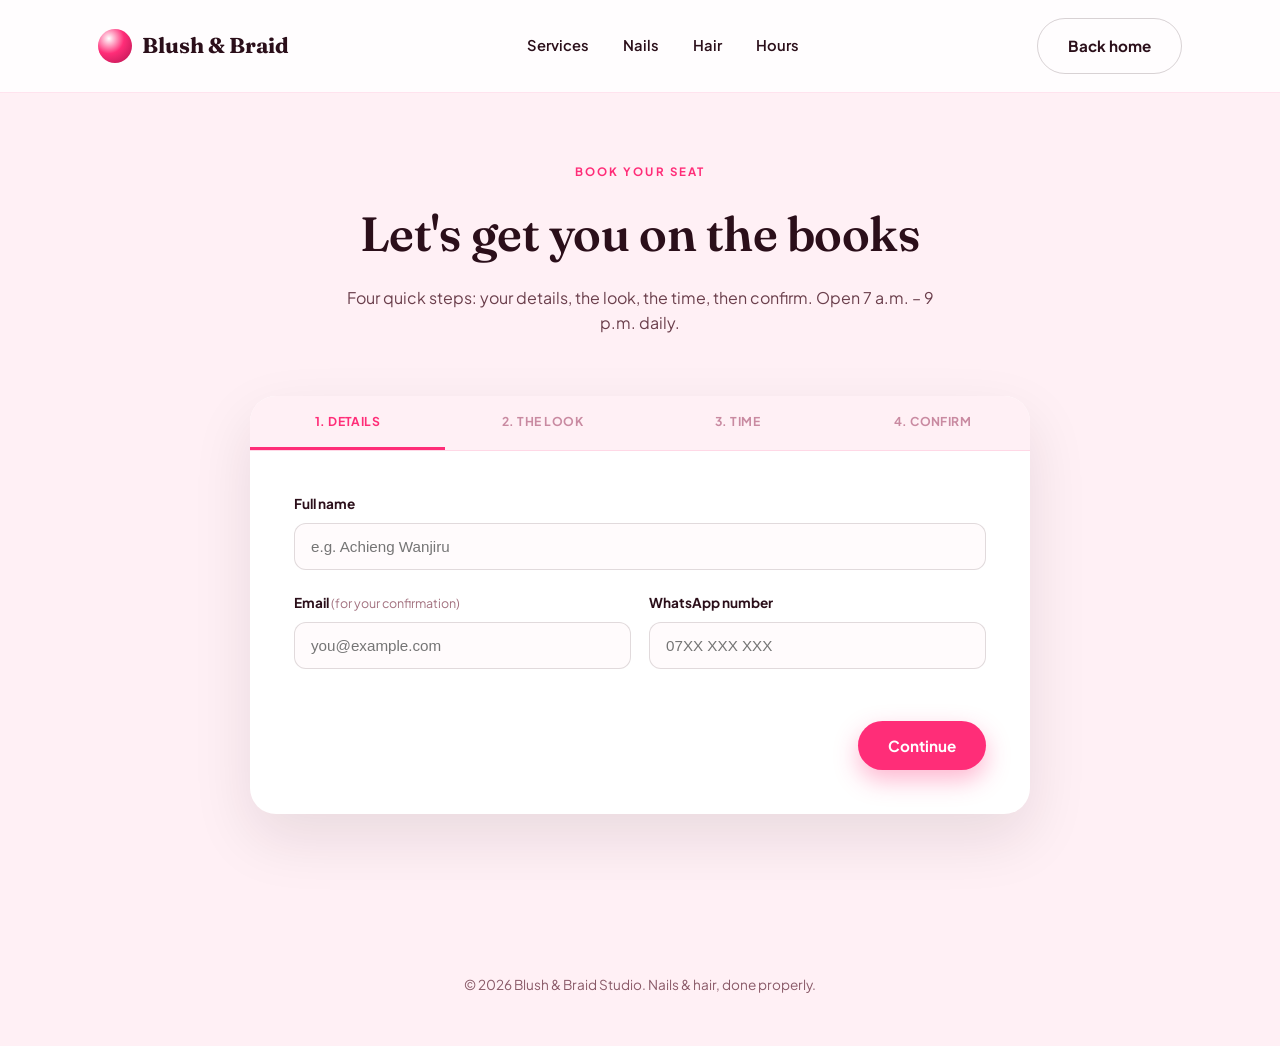
==== booking.html @ 34d950bb "initial commit" ====
<!DOCTYPE html>
<html lang="en">
<head>
<meta charset="UTF-8">
<meta name="viewport" content="width=device-width, initial-scale=1.0">
<title>Book your appointment — Blush &amp; Braid Studio</title>
<link rel="preconnect" href="https://fonts.googleapis.com">
<link href="https://fonts.googleapis.com/css2?family=Fraunces:ital,wght@0,500;0,600;0,700;1,500&family=Plus+Jakarta+Sans:wght@400;500;600;700;800&display=swap" rel="stylesheet">
<link rel="stylesheet" href="styles.css">
</head>
<body>

<nav class="nav">
  <div class="wrap">
    <a href="index.html" class="brand">
      <span class="brand-mark"></span>
      Blush &amp; Braid
    </a>
    <ul class="nav-links" id="navLinks">
      <li><a href="index.html#services">Services</a></li>
      <li><a href="index.html#nails">Nails</a></li>
      <li><a href="index.html#hair">Hair</a></li>
      <li><a href="index.html#hours">Hours</a></li>
    </ul>
    <div class="nav-cta">
      <a href="index.html" class="btn btn-ghost">Back home</a>
    </div>
    <button class="nav-toggle" id="navToggle" aria-label="Open menu" aria-expanded="false" aria-controls="navLinks">&#9776;</button>
  </div>
</nav>

<section class="booking-hero">
  <div class="wrap">
    <span class="eyebrow">Book your seat</span>
    <h1>Let's get you on the books</h1>
    <p>Four quick steps: your details, the look, the time, then confirm. Open 7 a.m. – 9 p.m. daily.</p>
  </div>
</section>

<section class="booking-shell">
  <div class="wrap">
    <form class="booking-card" id="bookingForm" novalidate>

      <div class="booking-progress">
        <div class="step-dot active" data-step-label="1">1. Details</div>
        <div class="step-dot" data-step-label="2">2. The look</div>
        <div class="step-dot" data-step-label="3">3. Time</div>
        <div class="step-dot" data-step-label="4">4. Confirm</div>
      </div>

      <div class="form-panel">

        <!-- STEP 1: Client details -->
        <div class="form-step active" data-step="1">
          <div class="field">
            <label for="clientName">Full name</label>
            <input type="text" id="clientName" name="clientName" placeholder="e.g. Achieng Wanjiru" required autocomplete="name">
          </div>
          <div class="field-row">
            <div class="field">
              <label for="clientEmail">Email <span class="hint">(for your confirmation)</span></label>
              <input type="email" id="clientEmail" name="clientEmail" placeholder="you@example.com" required autocomplete="email">
            </div>
            <div class="field">
              <label for="clientWhatsapp">WhatsApp number</label>
              <input type="tel" id="clientWhatsapp" name="clientWhatsapp" placeholder="07XX XXX XXX" required autocomplete="tel">
            </div>
          </div>
          <div class="notice error" id="step1Notice"></div>
          <div class="step-actions">
            <span></span>
            <button type="button" class="btn btn-primary" data-next>Continue</button>
          </div>
        </div>

        <!-- STEP 2: Category + subcategory + image -->
        <div class="form-step" data-step="2">
          <div class="field">
            <label>What are we booking?</label>
            <div class="service-toggle">
              <button type="button" class="service-option" data-service="nails">💅 Nails</button>
              <button type="button" class="service-option" data-service="hair">💇 Hair</button>
            </div>
          </div>

          <div class="field">
            <label for="subcategory">Choose a style <span class="hint">(select a category above first — prices shown per style)</span></label>
            <select id="subcategory" name="subcategory" disabled required>
              <option value="">Select a category first…</option>
            </select>
          </div>

          <div class="field" id="otherWrap" style="display:none;">
            <label for="otherDetail">Describe what you'd like</label>
            <input type="text" id="otherDetail" name="otherDetail" placeholder="Tell us a bit more about the style">
          </div>

          <div class="field">
            <label>Attach a photo of the look you want <span class="hint">(optional but recommended)</span></label>
            <div class="dropzone" id="dropzone">
              <strong>Click to upload</strong> or drag an image here
              <p>PNG or JPG, up to 5MB</p>
              <input type="file" id="imageInput" accept="image/png, image/jpeg" hidden>
            </div>
            <div id="imagePreviewWrap">
              <img id="imagePreview" alt="Selected reference image preview">
              <div>
                <div id="imageFileName" style="font-weight:700; font-size:0.85rem;"></div>
                <button type="button" class="remove-img" id="removeImage">Remove photo</button>
              </div>
            </div>
          </div>

          <div class="notice error" id="step2Notice"></div>
          <div class="step-actions">
            <button type="button" class="btn btn-ghost" data-prev>Back</button>
            <button type="button" class="btn btn-primary" data-next>Continue</button>
          </div>
        </div>

        <!-- STEP 3: Date + time -->
        <div class="form-step" data-step="3">
          <div class="field">
            <label for="bookingDate">Choose a date</label>
            <input type="date" id="bookingDate" name="bookingDate" required>
          </div>

          <div class="field">
            <label>Available time slots <span class="hint">(7:00 a.m. – 9:00 p.m., 1 hour each)</span></label>
            <div class="slot-grid" id="slotGrid">
              <p class="hint" style="grid-column: 1/-1;">Pick a date to see open slots.</p>
            </div>
          </div>

          <div class="notice warning show" id="slotTakenNotice" style="display:none;">
            ⏰ That slot has just been taken by another client. Please choose another time below.
          </div>

          <div class="step-actions">
            <button type="button" class="btn btn-ghost" data-prev>Back</button>
            <button type="button" class="btn btn-primary" data-next>Continue</button>
          </div>
        </div>

        <!-- STEP 4: Review + confirm -->
        <div class="form-step" data-step="4">
          <div class="summary-list" id="summaryList"></div>
          <div class="notice error" id="step4Notice"></div>
          <div class="step-actions">
            <button type="button" class="btn btn-ghost" data-prev>Back</button>
            <button type="submit" class="btn btn-primary" id="confirmBtn">Confirm booking</button>
          </div>
        </div>

        <!-- CONFIRMATION -->
        <div class="form-step" data-step="5">
          <div class="confirm-screen">
            <div class="confirm-icon">✓</div>
            <h2>You're booked!</h2>
            <p style="color:#6b3f4c; margin-top:10px;">We've saved your slot and will confirm over WhatsApp shortly.</p>
            <div class="summary-list" id="finalSummary" style="margin-top:26px; text-align:left;"></div>
            <a href="index.html" class="btn btn-primary" style="margin-top:10px;">Back to home</a>
          </div>
        </div>

      </div>
    </form>
  </div>
</section>

<footer>
  <div class="wrap">
    &copy; <span id="year"></span> Blush &amp; Braid Studio. Nails &amp; hair, done properly.
  </div>
</footer>

<script src="script.js"></script>
<script>
  document.getElementById('year').textContent = new Date().getFullYear();

  (function () {
    var toggle = document.getElementById('navToggle');
    var links = document.getElementById('navLinks');
    if (!toggle || !links) return;

    function closeMenu() {
      links.classList.remove('open');
      toggle.setAttribute('aria-expanded', 'false');
      toggle.innerHTML = '&#9776;';
    }
    function openMenu() {
      links.classList.add('open');
      toggle.setAttribute('aria-expanded', 'true');
      toggle.innerHTML = '&times;';
    }

    toggle.addEventListener('click', function () {
      var isOpen = links.classList.contains('open');
      isOpen ? closeMenu() : openMenu();
    });

    links.querySelectorAll('a').forEach(function (a) {
      a.addEventListener('click', closeMenu);
    });

    window.addEventListener('resize', function () {
      if (window.innerWidth > 640) closeMenu();
    });
  })();
</script>
</body>
</html>
---- styles.css ----
/* ============================================================
   Blush & Braid Studio — shared stylesheet
   Palette (used as direct hex/rgba values throughout — no :root vars):
     White        #ffffff
     Blush wash   #fff0f5
     Soft pink    #ffd6e8
     Hot pink     #ff2d78   (primary accent)
     Deep plum    #2b0f1a   (headings / body text)
     Rose grey    #8a5a68   (secondary text)
     Warning gold #f0a202
     Taken red    #e63950
   Fonts: 'Fraunces' (display) + 'Plus Jakarta Sans' (body/UI)
   ============================================================ */

* {
  box-sizing: border-box;
  margin: 0;
  padding: 0;
}

html {
  scroll-behavior: smooth;
}

body {
  font-family: 'Plus Jakarta Sans', -apple-system, BlinkMacSystemFont, 'Segoe UI', sans-serif;
  background: #fff0f5;
  color: #2b0f1a;
  line-height: 1.6;
  -webkit-font-smoothing: antialiased;
}

img {
  max-width: 100%;
  display: block;
}

a {
  text-decoration: none;
  color: inherit;
}

ul {
  list-style: none;
}

button {
  font-family: inherit;
  cursor: pointer;
  border: none;
}

h1, h2, h3, h4 {
  font-family: 'Fraunces', Georgia, serif;
  font-weight: 600;
  color: #2b0f1a;
  letter-spacing: -0.01em;
}

.eyebrow {
  display: inline-block;
  font-size: 0.72rem;
  font-weight: 700;
  letter-spacing: 0.18em;
  text-transform: uppercase;
  color: #ff2d78;
  margin-bottom: 14px;
}

/* ---------- Layout helpers ---------- */
.wrap {
  max-width: 1140px;
  margin: 0 auto;
  padding: 0 28px;
}

.btn {
  display: inline-flex;
  align-items: center;
  justify-content: center;
  gap: 8px;
  padding: 15px 30px;
  border-radius: 999px;
  font-weight: 700;
  font-size: 0.95rem;
  transition: transform 0.18s ease, box-shadow 0.18s ease, background 0.18s ease;
}

.btn-primary {
  background: #ff2d78;
  color: #ffffff;
  box-shadow: 0 10px 24px rgba(255, 45, 120, 0.35);
}

.btn-primary:hover {
  transform: translateY(-2px);
  box-shadow: 0 14px 30px rgba(255, 45, 120, 0.45);
}

.btn-ghost {
  background: transparent;
  color: #2b0f1a;
  border: 1.5px solid rgba(43, 15, 26, 0.18);
}

.btn-ghost:hover {
  border-color: #ff2d78;
  color: #ff2d78;
}

/* ---------- Navbar ---------- */
.nav {
  position: sticky;
  top: 0;
  z-index: 50;
  background: rgba(255, 255, 255, 0.86);
  backdrop-filter: blur(10px);
  border-bottom: 1px solid rgba(255, 45, 120, 0.12);
}

.nav .wrap {
  position: relative;
  display: flex;
  align-items: center;
  justify-content: space-between;
  padding-top: 18px;
  padding-bottom: 18px;
}

.brand {
  display: flex;
  align-items: center;
  gap: 10px;
  font-family: 'Fraunces', serif;
  font-size: 1.35rem;
  font-weight: 700;
  color: #2b0f1a;
}

.brand-mark {
  width: 34px;
  height: 34px;
  border-radius: 50%;
  background: radial-gradient(circle at 32% 28%, #ffffff 0%, #ff2d78 45%, #b3134f 100%);
  flex-shrink: 0;
}

.nav-links {
  display: flex;
  align-items: center;
  gap: 34px;
  font-weight: 600;
  font-size: 0.92rem;
}

.nav-links a {
  position: relative;
  color: #2b0f1a;
}

.nav-links a::after {
  content: '';
  position: absolute;
  left: 0;
  bottom: -6px;
  width: 0;
  height: 2px;
  background: #ff2d78;
  transition: width 0.2s ease;
}

.nav-links a:hover::after {
  width: 100%;
}

.nav-cta {
  display: flex;
  align-items: center;
  gap: 16px;
}

.nav-toggle {
  display: none;
  background: none;
  font-size: 1.6rem;
  line-height: 1;
  color: #2b0f1a;
  padding: 4px 6px;
  border-radius: 8px;
}

.nav-toggle:hover {
  color: #ff2d78;
}

/* ---------- Hero ---------- */
.hero {
  position: relative;
  overflow: hidden;
  padding: 96px 0 110px;
  background: linear-gradient(180deg, #fff7fa 0%, #fff0f5 100%);
}

.hero-grid {
  display: grid;
  grid-template-columns: 1.05fr 0.95fr;
  gap: 56px;
  align-items: center;
}

.hero h1 {
  font-size: clamp(2.6rem, 5vw, 4rem);
  line-height: 1.06;
  margin-bottom: 22px;
}

.hero h1 em {
  font-style: italic;
  color: #ff2d78;
}

.hero p.lead {
  font-size: 1.08rem;
  color: #6b3f4c;
  max-width: 46ch;
  margin-bottom: 34px;
}

.hero-actions {
  display: flex;
  gap: 16px;
  flex-wrap: wrap;
  margin-bottom: 38px;
}

.hero-meta {
  display: flex;
  gap: 30px;
  flex-wrap: wrap;
}

.hero-meta div {
  font-size: 0.85rem;
  color: #8a5a68;
}

.hero-meta strong {
  display: block;
  font-family: 'Fraunces', serif;
  font-size: 1.5rem;
  color: #2b0f1a;
}

.hero-art {
  position: relative;
  aspect-ratio: 4 / 5;
  border-radius: 28px;
  overflow: hidden;
  background: #ffd6e8;
  box-shadow: 0 30px 60px rgba(255, 45, 120, 0.22);
}

.hero-art img {
  width: 100%;
  height: 100%;
  object-fit: cover;
}

.hero-art .fallback {
  position: absolute;
  inset: 0;
  display: flex;
  align-items: center;
  justify-content: center;
  text-align: center;
  padding: 30px;
  font-family: 'Fraunces', serif;
  font-size: 1.4rem;
  color: #b3134f;
  background: radial-gradient(circle at 30% 20%, #ffe3ee 0%, #ffd6e8 55%, #ffb8d5 100%);
}

/* ---------- Signature swatch strip ---------- */
.swatch-section {
  padding: 90px 0 70px;
}

.section-head {
  max-width: 620px;
  margin-bottom: 48px;
}

.section-head h2 {
  font-size: clamp(1.9rem, 3.4vw, 2.6rem);
  margin-bottom: 14px;
}

.section-head p {
  color: #6b3f4c;
}

.tray {
  display: grid;
  grid-template-columns: repeat(6, 1fr);
  gap: 18px;
}

.polish {
  aspect-ratio: 1;
  border-radius: 50%;
  display: flex;
  align-items: center;
  justify-content: center;
  text-align: center;
  padding: 10px;
  font-size: 0.72rem;
  font-weight: 700;
  color: #ffffff;
  text-shadow: 0 1px 3px rgba(0,0,0,0.25);
  cursor: default;
  transition: transform 0.2s ease;
}

.polish:hover {
  transform: translateY(-6px) scale(1.04);
}

/* six named tones cycling across the tray, direct hex each */
.polish.p1 { background: radial-gradient(circle at 30% 25%, #ffffff, #ff2d78 60%, #a80f45); }
.polish.p2 { background: radial-gradient(circle at 30% 25%, #ffffff, #ff6fa5 60%, #c22468); }
.polish.p3 { background: radial-gradient(circle at 30% 25%, #ffffff, #f0a202 60%, #b97800); }
.polish.p4 { background: radial-gradient(circle at 30% 25%, #ffffff, #b3134f 60%, #6e0a30); }
.polish.p5 { background: radial-gradient(circle at 30% 25%, #ffffff, #ff9dc2 60%, #d9578f); }
.polish.p6 { background: radial-gradient(circle at 30% 25%, #ffffff, #2b0f1a 65%, #170208); }

/* ---------- Category cards ---------- */
.categories {
  padding: 70px 0 100px;
}

.cat-grid {
  display: grid;
  grid-template-columns: 1fr 1fr;
  gap: 26px;
}

.cat-card {
  background: #ffffff;
  border-radius: 22px;
  padding: 36px;
  border: 1px solid rgba(255, 45, 120, 0.1);
  box-shadow: 0 16px 40px rgba(43, 15, 26, 0.06);
}

.cat-card .tag {
  display: inline-block;
  padding: 5px 14px;
  border-radius: 999px;
  background: #ffe4ee;
  color: #b3134f;
  font-size: 0.72rem;
  font-weight: 700;
  letter-spacing: 0.06em;
  text-transform: uppercase;
  margin-bottom: 16px;
}

.cat-card h3 {
  font-size: 1.5rem;
  margin-bottom: 14px;
}

.chip-list {
  display: flex;
  flex-wrap: wrap;
  gap: 10px;
  margin-top: 18px;
}

.chip {
  padding: 8px 14px;
  border-radius: 999px;
  background: #fff0f5;
  border: 1px solid rgba(255, 45, 120, 0.18);
  font-size: 0.82rem;
  font-weight: 600;
  color: #6b3f4c;
}

.price-list {
  margin-top: 18px;
  border-top: 1px solid rgba(255, 45, 120, 0.12);
}

.price-list li {
  display: flex;
  align-items: baseline;
  justify-content: space-between;
  gap: 14px;
  padding: 12px 0;
  border-bottom: 1px dashed rgba(43, 15, 26, 0.12);
  font-size: 0.92rem;
}

.price-list li span:first-child {
  color: #2b0f1a;
  font-weight: 600;
}

.price-list li span:last-child {
  color: #b3134f;
  font-weight: 700;
  white-space: nowrap;
}

.price-note {
  margin-top: 14px;
  font-size: 0.78rem;
  color: #a2717f;
}

/* ---------- Wave divider ---------- */
.wave-divider {
  width: 100%;
  height: 64px;
  display: block;
}

/* ---------- Info strip ---------- */
.info-strip {
  background: #2b0f1a;
  color: #ffffff;
  padding: 60px 0;
}

.info-grid {
  display: grid;
  grid-template-columns: repeat(3, 1fr);
  gap: 30px;
}

.info-grid h4 {
  color: #ff9dc2;
  font-size: 0.78rem;
  letter-spacing: 0.12em;
  text-transform: uppercase;
  margin-bottom: 10px;
}

.info-grid p {
  color: #f2dde4;
  font-size: 0.95rem;
}

/* ---------- Footer ---------- */
footer {
  padding: 50px 0;
  text-align: center;
  color: #8a5a68;
  font-size: 0.85rem;
}

/* ============================================================
   Booking page
   ============================================================ */
.booking-hero {
  padding: 64px 0 20px;
  text-align: center;
}

.booking-hero h1 {
  font-size: clamp(2.1rem, 4vw, 3rem);
  margin-bottom: 12px;
}

.booking-hero p {
  color: #6b3f4c;
  max-width: 52ch;
  margin: 0 auto;
}

.booking-shell {
  padding: 40px 0 110px;
}

.booking-card {
  background: #ffffff;
  border-radius: 26px;
  box-shadow: 0 24px 60px rgba(43, 15, 26, 0.1);
  overflow: hidden;
  display: grid;
  grid-template-columns: 1fr;
  max-width: 780px;
  margin: 0 auto;
}

.booking-progress {
  display: flex;
  background: #fff0f5;
  border-bottom: 1px solid rgba(255, 45, 120, 0.12);
}

.step-dot {
  flex: 1;
  text-align: center;
  padding: 16px 8px;
  font-size: 0.76rem;
  font-weight: 700;
  color: #c98aa1;
  border-bottom: 3px solid transparent;
  letter-spacing: 0.04em;
  text-transform: uppercase;
}

.step-dot.active {
  color: #ff2d78;
  border-bottom-color: #ff2d78;
}

.step-dot.done {
  color: #b3134f;
}

.form-panel {
  padding: 42px 44px 44px;
}

.form-step {
  display: none;
}

.form-step.active {
  display: block;
  animation: fadeIn 0.35s ease;
}

@keyframes fadeIn {
  from { opacity: 0; transform: translateY(8px); }
  to { opacity: 1; transform: translateY(0); }
}

.field {
  margin-bottom: 22px;
}

.field label {
  display: block;
  font-weight: 700;
  font-size: 0.85rem;
  margin-bottom: 8px;
  color: #2b0f1a;
}

.field .hint {
  font-weight: 400;
  color: #a2717f;
  font-size: 0.78rem;
}

.field input[type="text"],
.field input[type="email"],
.field input[type="tel"],
.field input[type="date"],
.field select {
  width: 100%;
  padding: 14px 16px;
  border-radius: 12px;
  border: 1.5px solid rgba(43, 15, 26, 0.14);
  background: #fffbfc;
  font-size: 0.95rem;
  color: #2b0f1a;
  transition: border-color 0.18s ease, box-shadow 0.18s ease;
}

.field input:focus,
.field select:focus {
  outline: none;
  border-color: #ff2d78;
  box-shadow: 0 0 0 4px rgba(255, 45, 120, 0.12);
}

.field-row {
  display: grid;
  grid-template-columns: 1fr 1fr;
  gap: 18px;
}

.service-toggle {
  display: grid;
  grid-template-columns: 1fr 1fr;
  gap: 14px;
  margin-bottom: 22px;
}

.service-option {
  border: 1.5px solid rgba(43, 15, 26, 0.14);
  border-radius: 14px;
  padding: 18px;
  text-align: center;
  font-weight: 700;
  color: #6b3f4c;
  background: #fffbfc;
  transition: all 0.18s ease;
}

.service-option.selected {
  border-color: #ff2d78;
  background: #ffe4ee;
  color: #b3134f;
  box-shadow: 0 8px 20px rgba(255, 45, 120, 0.18);
}

/* Upload dropzone */
.dropzone {
  border: 1.5px dashed rgba(255, 45, 120, 0.4);
  border-radius: 16px;
  padding: 30px;
  text-align: center;
  background: #fff7fa;
  cursor: pointer;
  transition: background 0.18s ease, border-color 0.18s ease;
}

.dropzone:hover,
.dropzone.dragover {
  background: #ffe4ee;
  border-color: #ff2d78;
}

.dropzone p {
  color: #a2717f;
  font-size: 0.85rem;
  margin-top: 6px;
}

.dropzone strong {
  color: #b3134f;
}

#imagePreviewWrap {
  margin-top: 16px;
  display: none;
  align-items: center;
  gap: 14px;
}

#imagePreviewWrap img {
  width: 74px;
  height: 74px;
  object-fit: cover;
  border-radius: 12px;
  border: 1px solid rgba(255, 45, 120, 0.2);
}

.remove-img {
  background: none;
  color: #e63950;
  font-weight: 700;
  font-size: 0.82rem;
}

/* Time slot grid */
.slot-grid {
  display: grid;
  grid-template-columns: repeat(4, 1fr);
  gap: 10px;
  margin-top: 8px;
}

.slot {
  padding: 12px 6px;
  border-radius: 10px;
  border: 1.5px solid rgba(43, 15, 26, 0.14);
  background: #fffbfc;
  font-size: 0.82rem;
  font-weight: 700;
  color: #6b3f4c;
  text-align: center;
  transition: all 0.15s ease;
}

.slot:hover:not(.taken):not(.selected) {
  border-color: #ff2d78;
  color: #ff2d78;
}

.slot.selected {
  background: #ff2d78;
  border-color: #ff2d78;
  color: #ffffff;
}

.slot.taken {
  background: #f3e3e6;
  border-color: transparent;
  color: #c3a2ab;
  text-decoration: line-through;
  cursor: not-allowed;
}

.notice {
  display: none;
  align-items: flex-start;
  gap: 10px;
  padding: 14px 16px;
  border-radius: 12px;
  font-size: 0.85rem;
  font-weight: 600;
  margin-top: 16px;
}

.notice.show {
  display: flex;
}

.notice.error {
  background: #fdeaec;
  color: #c22032;
  border: 1px solid #f3b8c0;
}

.notice.warning {
  background: #fff4e0;
  color: #8a5a02;
  border: 1px solid #f3d896;
}

.notice.success {
  background: #e8f6ee;
  color: #1f6b42;
  border: 1px solid #b8e3c8;
}

.step-actions {
  display: flex;
  justify-content: space-between;
  align-items: center;
  margin-top: 30px;
}

.summary-list {
  border-radius: 16px;
  background: #fff7fa;
  border: 1px solid rgba(255, 45, 120, 0.12);
  padding: 20px 22px;
  margin-bottom: 22px;
}

.summary-list div {
  display: flex;
  justify-content: space-between;
  padding: 8px 0;
  font-size: 0.9rem;
  border-bottom: 1px dashed rgba(43, 15, 26, 0.1);
}

.summary-list div:last-child {
  border-bottom: none;
}

.summary-list span:first-child {
  color: #a2717f;
  font-weight: 600;
}

.summary-list span:last-child {
  font-weight: 700;
  color: #2b0f1a;
  text-align: right;
}

.confirm-screen {
  text-align: center;
  padding: 20px 0;
}

.confirm-icon {
  width: 74px;
  height: 74px;
  border-radius: 50%;
  background: #ffe4ee;
  color: #ff2d78;
  font-size: 2rem;
  display: flex;
  align-items: center;
  justify-content: center;
  margin: 0 auto 20px;
}

/* ---------- Responsive ---------- */
@media (max-width: 860px) {
  .hero-grid {
    grid-template-columns: 1fr;
  }
  .cat-grid {
    grid-template-columns: 1fr;
  }
  .info-grid {
    grid-template-columns: 1fr;
    text-align: center;
  }
  .tray {
    grid-template-columns: repeat(3, 1fr);
  }
}

@media (max-width: 640px) {
  .nav-links {
    display: none;
  }
  .nav-links.open {
    display: flex;
    flex-direction: column;
    align-items: flex-start;
    gap: 4px;
    position: absolute;
    top: 100%;
    left: 0;
    right: 0;
    background: #ffffff;
    padding: 18px 28px 22px;
    border-top: 1px solid rgba(255, 45, 120, 0.12);
    box-shadow: 0 18px 30px rgba(43, 15, 26, 0.1);
  }
  .nav-links.open a {
    width: 100%;
    padding: 10px 0;
    font-size: 1rem;
  }
  .nav-toggle {
    display: block;
  }
  .field-row,
  .service-toggle {
    grid-template-columns: 1fr;
  }
  .slot-grid {
    grid-template-columns: repeat(2, 1fr);
  }
  .form-panel {
    padding: 30px 22px 34px;
  }
  .tray {
    grid-template-columns: repeat(2, 1fr);
  }
}

@media (prefers-reduced-motion: reduce) {
  * {
    animation: none !important;
    transition: none !important;
    scroll-behavior: auto !important;
  }
}

a:focus-visible,
button:focus-visible,
input:focus-visible,
select:focus-visible {
  outline: 3px solid #ff2d78;
  outline-offset: 2px;
}
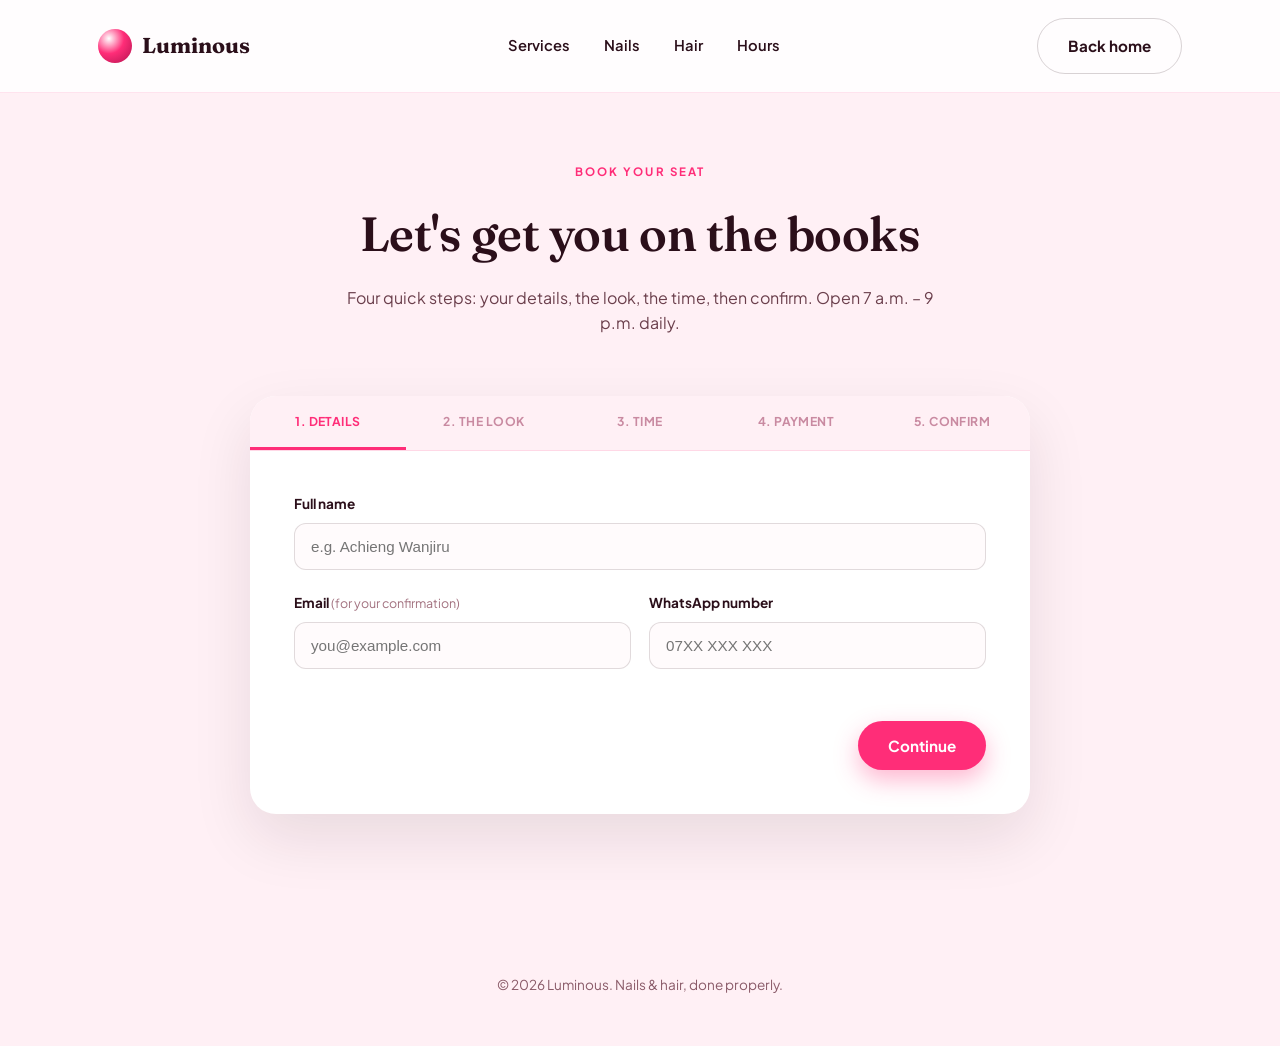
==== commit 42030ec1: "updates" ====
--- a/booking.html
+++ b/booking.html
@@ -3,7 +3,7 @@
 <head>
 <meta charset="UTF-8">
 <meta name="viewport" content="width=device-width, initial-scale=1.0">
-<title>Book your appointment — Blush &amp; Braid Studio</title>
+<title>Book your appointment — Luminous</title>
 <link rel="preconnect" href="https://fonts.googleapis.com">
 <link href="https://fonts.googleapis.com/css2?family=Fraunces:ital,wght@0,500;0,600;0,700;1,500&family=Plus+Jakarta+Sans:wght@400;500;600;700;800&display=swap" rel="stylesheet">
 <link rel="stylesheet" href="styles.css">
@@ -14,7 +14,7 @@
   <div class="wrap">
     <a href="index.html" class="brand">
       <span class="brand-mark"></span>
-      Blush &amp; Braid
+      Luminous
     </a>
     <ul class="nav-links" id="navLinks">
       <li><a href="index.html#services">Services</a></li>
@@ -45,7 +45,8 @@
         <div class="step-dot active" data-step-label="1">1. Details</div>
         <div class="step-dot" data-step-label="2">2. The look</div>
         <div class="step-dot" data-step-label="3">3. Time</div>
-        <div class="step-dot" data-step-label="4">4. Confirm</div>
+        <div class="step-dot" data-step-label="4">4. Payment</div>
+        <div class="step-dot" data-step-label="5">5. Confirm</div>
       </div>
 
       <div class="form-panel">
@@ -142,10 +143,52 @@
           </div>
         </div>
 
-        <!-- STEP 4: Review + confirm -->
+        <!-- STEP 4: Payment (STK push simulation — real Daraja/M-Pesa integration comes with the backend) -->
         <div class="form-step" data-step="4">
+          <div class="field">
+            <label>How would you like to pay?</label>
+            <div class="service-toggle">
+              <button type="button" class="service-option" data-payment="mpesa">📲 Pay deposit now (M-Pesa)</button>
+              <button type="button" class="service-option" data-payment="salon">🏠 Pay at the salon</button>
+            </div>
+          </div>
+
+          <div id="mpesaPanel" style="display:none;">
+            <div class="summary-list" style="margin-bottom:22px;">
+              <div><span>Booking deposit (20% of service)</span><span id="depositAmountLabel">KSh 500</span></div>
+              <div><span>Balance due</span><span>At the salon</span></div>
+            </div>
+            <div class="field">
+              <label for="mpesaPhone">M-Pesa number to send the STK push to</label>
+              <input type="tel" id="mpesaPhone" name="mpesaPhone" placeholder="07XX XXX XXX">
+            </div>
+            <button type="button" class="btn btn-primary" id="sendStkBtn" style="width:100%;">Send STK push</button>
+            <div class="notice loading" id="stkPending">
+              📲 Request sent to your phone. Enter your M-Pesa PIN to confirm — this can take a few seconds.
+            </div>
+            <div class="notice success" id="stkSuccess">
+              ✅ Deposit received. This amount will be deducted from your final bill.
+            </div>
+            <div class="notice error" id="stkError"></div>
+          </div>
+
+          <div id="salonPanel" style="display:none;">
+            <div class="notice warning show">
+              🏠 No deposit needed — settle the full amount by cash or M-Pesa at the salon after your appointment.
+            </div>
+          </div>
+
+          <div class="notice error" id="step4Notice"></div>
+          <div class="step-actions">
+            <button type="button" class="btn btn-ghost" data-prev>Back</button>
+            <button type="button" class="btn btn-primary" data-next>Continue</button>
+          </div>
+        </div>
+
+        <!-- STEP 5: Review + confirm -->
+        <div class="form-step" data-step="5">
           <div class="summary-list" id="summaryList"></div>
-          <div class="notice error" id="step4Notice"></div>
+          <div class="notice error" id="step5Notice"></div>
           <div class="step-actions">
             <button type="button" class="btn btn-ghost" data-prev>Back</button>
             <button type="submit" class="btn btn-primary" id="confirmBtn">Confirm booking</button>
@@ -153,11 +196,11 @@
         </div>
 
         <!-- CONFIRMATION -->
-        <div class="form-step" data-step="5">
+        <div class="form-step" data-step="6">
           <div class="confirm-screen">
             <div class="confirm-icon">✓</div>
             <h2>You're booked!</h2>
-            <p style="color:#6b3f4c; margin-top:10px;">We've saved your slot and will confirm over WhatsApp shortly.</p>
+            <p style="color:#6b3f4c; margin-top:10px;" id="confirmMessage">We've saved your slot and will confirm over WhatsApp shortly.</p>
             <div class="summary-list" id="finalSummary" style="margin-top:26px; text-align:left;"></div>
             <a href="index.html" class="btn btn-primary" style="margin-top:10px;">Back to home</a>
           </div>
@@ -170,7 +213,7 @@
 
 <footer>
   <div class="wrap">
-    &copy; <span id="year"></span> Blush &amp; Braid Studio. Nails &amp; hair, done properly.
+    &copy; <span id="year"></span> Luminous. Nails &amp; hair, done properly.
   </div>
 </footer>
 
--- a/styles.css
+++ b/styles.css
@@ -1,5 +1,5 @@
 /* ============================================================
-   Blush & Braid Studio — shared stylesheet
+   Luminous — shared stylesheet
    Palette (used as direct hex/rgba values throughout — no :root vars):
      White        #ffffff
      Blush wash   #fff0f5
@@ -729,6 +729,28 @@
   background: #e8f6ee;
   color: #1f6b42;
   border: 1px solid #b8e3c8;
+}
+
+.notice.loading {
+  background: #fff4e0;
+  color: #8a5a02;
+  border: 1px solid #f3d896;
+}
+
+.notice.loading::before {
+  content: "";
+  width: 14px;
+  height: 14px;
+  border-radius: 50%;
+  border: 2px solid #f0a202;
+  border-top-color: transparent;
+  animation: spin 0.8s linear infinite;
+  flex-shrink: 0;
+  margin-top: 1px;
+}
+
+@keyframes spin {
+  to { transform: rotate(360deg); }
 }
 
 .step-actions {
